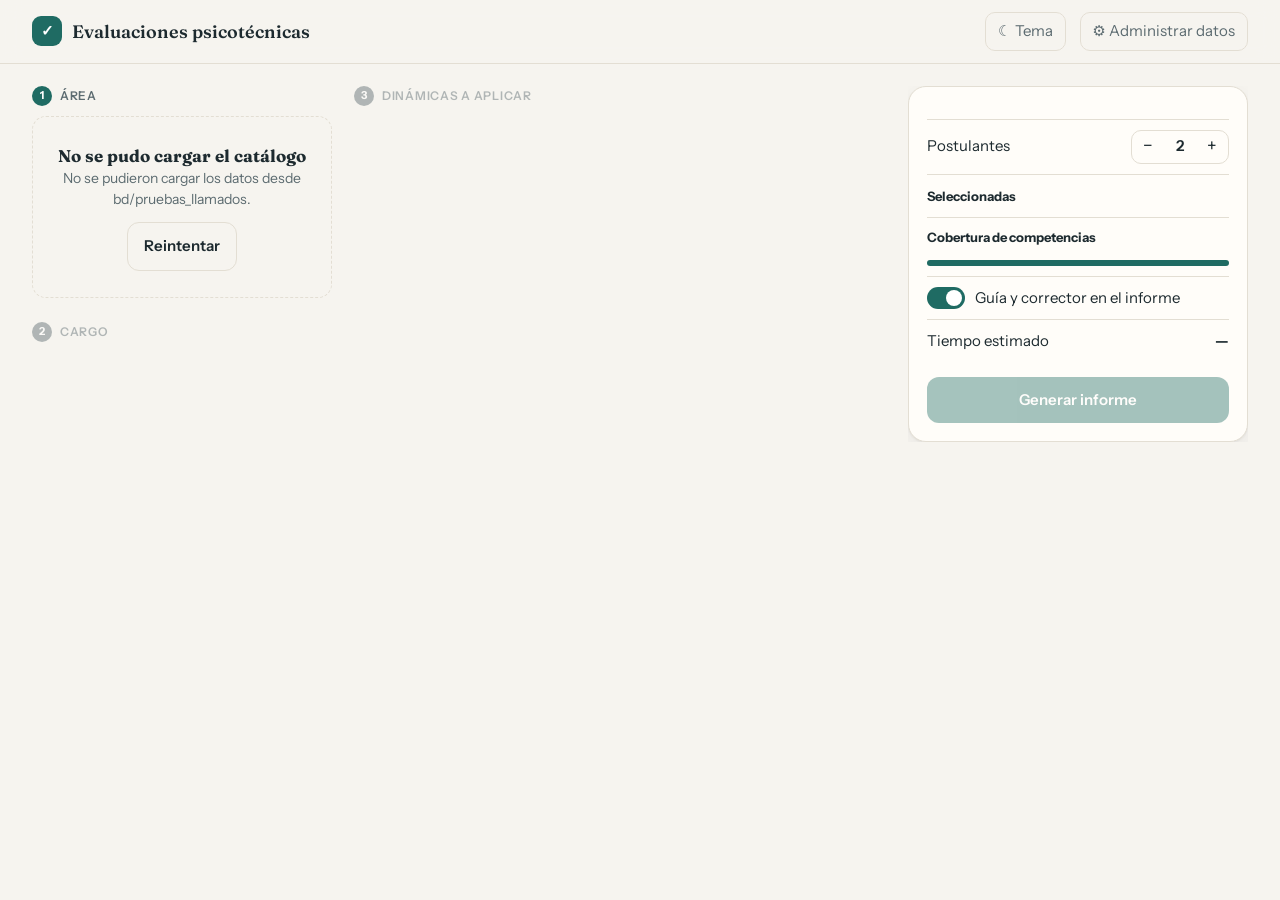
==== index.html @ 35a9eb22 "correcion en la impresion del informe" ====
<!DOCTYPE html>
<html lang="es">
<head>
<meta charset="UTF-8">
<meta name="viewport" content="width=device-width, initial-scale=1, viewport-fit=cover">
<title>Generador de Evaluaciones Psicotécnicas</title>
<link rel="preconnect" href="https://fonts.googleapis.com">
<link rel="stylesheet" href="https://fonts.googleapis.com/css2?family=Fraunces:opsz,wght@9..144,600&family=Instrument+Sans:wght@400;500;600&display=swap">
<link rel="stylesheet" href="estilos/aplicacion.css">
<link rel="stylesheet" href="estilos/informe.css">
</head>
<body>
<header class="top">
 <div class="marca"><span class="logo">✓</span>Evaluaciones psicotécnicas</div><div class="esp"></div>
 <button class="ghost" id="tema" aria-label="Cambiar tema">☾ Tema</button>
 <a class="ghost" href="admin.html">⚙ Administrar datos</a>
</header>
<main class="app">
 <section class="col-izq" aria-label="Área y cargo">
  <p class="paso" id="p1"><b>1</b> Área</p>
  <div class="areas" id="areas"></div>
  <p class="paso off" id="p2" style="margin-top:24px"><b>2</b> Cargo</p>
  <div class="cargos" id="cargos"></div>
 </section>
 <section aria-label="Dinámicas">
  <p class="paso off" id="p3"><b>3</b> Dinámicas a aplicar</p>
  <div class="cab" id="cab" hidden><div><h2 id="tCargo"></h2><p id="sCargo"></p></div><button class="link" id="todas"></button></div>
  <div class="lista" id="lista"></div>
 </section>
 <aside class="col-der" aria-label="Tu evaluación">
  <div class="panel">
   <h2 id="pCargo"></h2>
   <p class="sub" id="pSub"></p>
   <div class="extra">
    <div class="fila"><span>Postulantes</span><div class="stp"><button id="menos" aria-label="Menos">−</button><output id="n">2</output><button id="mas" aria-label="Más">+</button></div></div>
    <div class="fila" style="display:block"><b style="font-size:13px">Seleccionadas</b><ul class="sel" id="selLista"></ul></div>
    <div class="fila" style="display:block"><div style="display:flex;justify-content:space-between;font-size:13px"><b>Cobertura de competencias</b><span id="cobTxt" style="color:var(--suave)"></span></div><div class="cob" id="cob"></div><div class="barra"><div id="cobBar"></div></div></div>
    <div class="fila"><label class="sw"><input type="checkbox" id="guia" checked> Guía y corrector en el informe</label></div>
   </div>
   <div class="fila" style="border-top:1px solid var(--linea)"><span>Tiempo estimado</span><strong id="tiempo">—</strong></div>
   <button class="btn" id="gen" disabled>Generar informe</button>
  </div>
 </aside>
</main>

<dialog id="dDet"><div class="mh"><div><span class="tag id" id="dId"></span><h2 id="dTit" style="margin-top:6px"></h2></div><button class="x" data-cerrar aria-label="Cerrar">✕</button></div>
 <div class="mb" id="dCuerpo"></div>
 <div class="mf"><button class="btn sec" data-cerrar>Cerrar</button><button class="btn" id="dAdd"></button></div></dialog>

<dialog id="dInf" class="ancho"><div class="mh"><div><h2>Vista previa del informe</h2><p class="sub" style="margin:2px 0 0">Así saldrá en hoja A4. Revisa antes de imprimir.</p></div><button class="x" data-cerrar aria-label="Cerrar">✕</button></div>
 <div class="fondo"><article id="hoja" class="print-container"></article></div>
 <div class="mf"><label class="sw" style="margin-right:auto"><input type="checkbox" id="guia2" checked> Guía y corrector</label><button class="btn sec" data-cerrar>Volver a editar</button><button class="btn" onclick="print()">Imprimir A4</button></div></dialog>

<div id="zonaImpresion" aria-hidden="true"></div>
<script src="js/utilidades.js"></script>
<script src="datos/datos.js"></script>
<script src="js/informe.js"></script>
<script src="js/interfaz.js"></script>
</body>
</html>
---- estilos/aplicacion.css ----
/* Pantalla de armado: área, cargo, dinámicas y panel de la evaluación. */
:root{--bg:#f6f4ef;--panel:#fffdf9;--tinta:#1d2a2f;--suave:#5c6b70;--linea:#e3ded3;--acento:#1f6b63;--acento-t:#fff;--acento-s:#e2efec;--aviso:#a8481a;--aviso-s:#f8e9df;--sombra:0 1px 2px rgba(29,42,47,.06),0 8px 24px rgba(29,42,47,.06);--r:14px}
@media(prefers-color-scheme:dark){:root:not([data-theme="light"]){--bg:#11181a;--panel:#182225;--tinta:#e8ece9;--suave:#9aa9ad;--linea:#2a3639;--acento:#4fb5a8;--acento-t:#0b1a18;--acento-s:#1b3330;--aviso:#e59a6d;--aviso-s:#33241b;--sombra:0 1px 2px rgba(0,0,0,.4),0 8px 24px rgba(0,0,0,.3)}}
:root[data-theme="dark"]{--bg:#11181a;--panel:#182225;--tinta:#e8ece9;--suave:#9aa9ad;--linea:#2a3639;--acento:#4fb5a8;--acento-t:#0b1a18;--acento-s:#1b3330;--aviso:#e59a6d;--aviso-s:#33241b;--sombra:0 1px 2px rgba(0,0,0,.4),0 8px 24px rgba(0,0,0,.3)}
:root{box-sizing:border-box;padding-top:env(safe-area-inset-top,0px);padding-bottom:env(safe-area-inset-bottom,0px)}
html{scroll-padding-top:env(safe-area-inset-top,0px)}
*,*::before,*::after{box-sizing:inherit}
body{margin:0;background:var(--bg);color:var(--tinta);font:15px/1.5 "Instrument Sans",system-ui,-apple-system,"Segoe UI",sans-serif}
h1,h2,h3{font-family:Fraunces,Georgia,"Times New Roman",serif;font-weight:600;margin:0;letter-spacing:-.01em}
button{font:inherit;color:inherit;cursor:pointer}
:focus-visible{outline:2px solid var(--acento);outline-offset:2px}
.top{position:sticky;top:env(safe-area-inset-top,0px);z-index:5;display:flex;align-items:center;gap:14px;padding:12px clamp(16px,2.5vw,36px);background:color-mix(in srgb,var(--bg) 88%,transparent);backdrop-filter:blur(10px);border-bottom:1px solid var(--linea)}
.marca{display:flex;align-items:center;gap:10px;font-family:Fraunces,Georgia,serif;font-weight:600;font-size:18px}
.logo{width:30px;height:30px;border-radius:9px;background:var(--acento);color:var(--acento-t);display:grid;place-items:center;font-size:15px}
.top .esp{flex:1}
.ghost{background:none;border:1px solid var(--linea);border-radius:10px;padding:7px 12px;color:var(--suave)}
.ghost:hover{border-color:var(--acento);color:var(--tinta)}
.app{display:grid;grid-template-columns:minmax(240px,300px) minmax(0,1fr) minmax(300px,340px);gap:22px;padding:22px clamp(16px,2.5vw,36px) 40px;align-items:start}
.col-izq,.col-der{position:sticky;top:76px;max-height:calc(100vh - 92px);overflow:auto}
.paso{display:flex;align-items:center;gap:8px;font-size:12px;letter-spacing:.06em;text-transform:uppercase;color:var(--suave);font-weight:600;margin:0 0 10px}
.paso b{display:grid;place-items:center;width:20px;height:20px;border-radius:50%;background:var(--acento);color:var(--acento-t);font-size:11px;letter-spacing:0}
.buscar{width:100%;padding:9px 12px;border:1px solid var(--linea);border-radius:10px;background:var(--panel);color:var(--tinta);font:inherit;margin-bottom:10px}
.cargos{display:grid;gap:8px}
.cargo{text-align:left;background:var(--panel);border:1px solid var(--linea);border-radius:var(--r);padding:12px 14px;transition:border-color .15s,box-shadow .15s}
.cargo:hover{border-color:var(--acento)}
.cargo[aria-pressed=true]{border-color:var(--acento);box-shadow:0 0 0 2px var(--acento-s),var(--sombra)}
.cargo strong{display:block;font-weight:600}
.cargo small{color:var(--suave);display:block;margin-top:2px}
.cod{font:11px ui-monospace,Menlo,Consolas,monospace;color:var(--suave)}
.cab{display:flex;align-items:end;justify-content:space-between;gap:12px;margin-bottom:14px;flex-wrap:wrap}
.cab h2{font-size:24px}
.cab p{margin:2px 0 0;color:var(--suave)}
.link{background:none;border:0;color:var(--acento);font-weight:600;padding:4px}
.lista{display:grid;gap:12px;grid-template-columns:repeat(auto-fill,minmax(300px,1fr))}
.din{position:relative;display:flex;flex-direction:column;gap:8px;background:var(--panel);border:1px solid var(--linea);border-radius:var(--r);padding:16px 16px 14px;cursor:pointer;transition:border-color .15s,box-shadow .15s,transform .15s}
.din:hover{transform:translateY(-1px);box-shadow:var(--sombra)}
.din.on{border-color:var(--acento);box-shadow:0 0 0 2px var(--acento-s)}
.din input{position:absolute;opacity:0}
.tilde{position:absolute;top:14px;right:14px;width:22px;height:22px;border-radius:7px;border:1.5px solid var(--linea);display:grid;place-items:center;color:transparent;font-size:13px;font-weight:700}
.din.on .tilde{background:var(--acento);border-color:var(--acento);color:var(--acento-t)}
.din:has(input:focus-visible){outline:2px solid var(--acento);outline-offset:2px}
.din h3{font-size:16px;line-height:1.3;padding-right:30px}
.din p{margin:0;color:var(--suave);font-size:13.5px;display:-webkit-box;-webkit-line-clamp:2;-webkit-box-orient:vertical;overflow:hidden}
.meta{display:flex;align-items:center;gap:8px;margin-top:auto;padding-top:4px}
.tag{background:var(--acento-s);color:var(--acento);border-radius:7px;padding:2px 8px;font-size:12px;font-weight:600}
.tag.id{background:none;border:1px solid var(--linea);color:var(--suave);font:11px ui-monospace,Menlo,monospace}
.det{margin-left:auto;background:none;border:0;color:var(--acento);font-weight:600;font-size:13px;padding:4px 2px}
.panel{background:var(--panel);border:1px solid var(--linea);border-radius:18px;box-shadow:var(--sombra);padding:18px}
.panel h2{font-size:20px}
.sub{color:var(--suave);font-size:13px;margin:2px 0 14px}
.fila{display:flex;align-items:center;justify-content:space-between;gap:10px;padding:10px 0;border-top:1px solid var(--linea)}
.stp{display:flex;align-items:center;gap:2px;border:1px solid var(--linea);border-radius:10px}
.stp button{width:32px;height:32px;border:0;background:none;font-size:18px}
.stp output{min-width:28px;text-align:center;font-weight:600}
.sel{margin:0;padding:0;list-style:none;font-size:13.5px}
.sel li{display:flex;justify-content:space-between;gap:10px;padding:5px 0;color:var(--suave)}
.sel li span:first-child{color:var(--tinta)}.sel li span:last-child{white-space:nowrap}
.vacio{color:var(--suave);font-size:13.5px;padding:6px 0}
.cob{display:flex;flex-wrap:wrap;gap:5px;margin:8px 0 4px}
.cob i{font:600 11px ui-monospace,Menlo,monospace;font-style:normal;padding:3px 7px;border-radius:6px;border:1px dashed var(--linea);color:var(--suave)}
.cob i.ok{background:var(--acento-s);border:1px solid transparent;color:var(--acento)}
.barra{height:6px;border-radius:9px;background:var(--linea);overflow:hidden}
.barra div{height:100%;background:var(--acento);transition:width .25s}
.sw{display:flex;align-items:center;gap:10px;cursor:pointer}
.sw input{appearance:none;width:38px;height:22px;border-radius:99px;background:var(--linea);position:relative;margin:0;cursor:pointer;transition:background .15s}
.sw input::after{content:"";position:absolute;top:3px;left:3px;width:16px;height:16px;border-radius:50%;background:#fff;transition:transform .15s}
.sw input:checked{background:var(--acento)}
.sw input:checked::after{transform:translateX(16px)}
.btn{width:100%;margin-top:14px;padding:12px 16px;border:0;border-radius:12px;background:var(--acento);color:var(--acento-t);font-weight:600;font-size:15px}
.btn:disabled{opacity:.4;cursor:not-allowed}
.btn.sec{background:none;border:1px solid var(--linea);color:var(--tinta);margin:0;width:auto}
dialog{border:0;padding:0;border-radius:20px;background:var(--panel);color:var(--tinta);width:min(720px,calc(100vw - 24px));max-height:calc(100vh - 32px);box-shadow:0 24px 80px rgba(0,0,0,.35)}
dialog.ancho{width:min(980px,calc(100vw - 24px))}
dialog::backdrop{background:rgba(12,20,22,.58);backdrop-filter:blur(3px)}
.mh{display:flex;justify-content:space-between;align-items:start;gap:12px;padding:20px 22px 12px}
.mh h2{font-size:21px}
.x{width:34px;height:34px;border-radius:10px;border:1px solid var(--linea);background:none;font-size:18px;flex:none}
.mb{padding:4px 22px 18px;overflow:auto;max-height:calc(100vh - 190px)}
.mf{display:flex;gap:10px;justify-content:flex-end;padding:14px 22px;border-top:1px solid var(--linea)}
.mf .btn{margin:0;width:auto}
.bq{border-left:3px solid var(--acento);background:var(--acento-s);border-radius:0 10px 10px 0;padding:10px 14px;margin:10px 0;font-size:14px;white-space:pre-line}
.bq b{display:block;font-size:11px;letter-spacing:.06em;text-transform:uppercase;color:var(--acento);margin-bottom:3px}
.bq.av{border-color:var(--aviso);background:var(--aviso-s)}.bq.av b{color:var(--aviso)}
.cor{filter:blur(6px);cursor:pointer;user-select:none}.cor.ver{filter:none;user-select:auto}
.fondo{background:#8b948f33;padding:18px;overflow:auto;max-height:calc(100vh - 190px)}
.cab[hidden]{display:none}
.areas{display:grid;grid-template-columns:1fr 1fr;gap:8px}
.area{text-align:left;background:var(--panel);border:1px solid var(--linea);border-radius:var(--r);padding:12px 14px}
.area:hover{border-color:var(--acento)}
.area[aria-pressed=true]{background:var(--acento);border-color:var(--acento);color:var(--acento-t)}
.area strong{display:block;font-weight:600}.area small{opacity:.75}
.paso.off{opacity:.45}.paso.off b{background:var(--suave)}
.vacio-box{border:1.5px dashed var(--linea);border-radius:var(--r);padding:26px 18px;text-align:center;color:var(--suave);font-size:14px}
.vacio-box b{color:var(--tinta);font-family:Fraunces,Georgia,serif;font-size:17px}
a.ghost{text-decoration:none;display:inline-block}
@media(max-width:1180px){.app{grid-template-columns:minmax(230px,290px) minmax(0,1fr);padding-bottom:130px}.col-izq{max-height:calc(100vh - 92px - 150px)}.col-der{position:fixed;top:auto;left:0;right:0;bottom:0;z-index:6;max-height:none;overflow:visible;padding:0 10px calc(10px + env(safe-area-inset-bottom,0px))}.col-der .extra{display:none}.col-der .panel{padding:12px 14px;border-radius:16px}.col-der .btn{margin-top:8px}}
@media(max-width:760px){.app{grid-template-columns:minmax(0,1fr)}.col-izq{position:static;max-height:none;overflow:visible}.cargos{grid-template-columns:repeat(auto-fill,minmax(210px,1fr))}.areas{grid-template-columns:repeat(auto-fill,minmax(140px,1fr))}}
---- estilos/informe.css ----
/* Informe imprimible (hoja A4): estilos del informe, las tablas de puntaje y las hojas de trabajo. */
:root{--primary:#2c3e50;--secondary:#34495e;--accent:#2980b9;--light:#ecf0f1;--border:#bdc3c7}
.chip {
    font-size: 0.6875rem;
    padding: 2px 0.5rem;
    border-radius: 62.4375rem;
    background: #eaeded;
    color: #2c3e50;
}
.chip-id {
    font-family: monospace;
}
.chip-tiempo {
    background: #f4ecf7;
    color: #6c3483;
}
/* Estilos de la Hoja de Evaluación para Imprimir */
.print-container {
    max-width: 56.25rem;
    margin: 0 auto;
    background: white;
    padding: 2.5rem;
    border-radius: 0.5rem;
    box-shadow: 0 0.25rem 0.9375rem rgba(0,0,0,0.05);
}

.header-eval {
    display: flex;
    justify-content: space-between;
    border-bottom: 2px solid var(--primary);
    padding-bottom: 0.9375rem;
    margin-bottom: 1.25rem;
}

.header-eval h2 {
    margin: 0;
    color: var(--primary);
    font-size: 1.25rem;
}

.meta-info {
    font-size: 0.8125rem;
    color: #555;
    line-height: 1.5;
}

.section-title {
    background-color: var(--light);
    color: var(--primary);
    padding: 0.5rem 0.75rem;
    font-weight: bold;
    font-size: 0.875rem;
    border-left: 0.25rem solid var(--accent);
    margin: 1.25rem 0 0.625rem 0;
}

.dynamics-list {
    margin: 0.625rem 0;
    padding-left: 1.25rem;
    font-size: 0.875rem;
    line-height: 1.6;
}

.candidate-box {
    border: 1px solid var(--border);
    padding: 0.9375rem;
    margin-bottom: 1.25rem;
    border-radius: 0.375rem;
    background: #fafafa;
}

/* Evita cortar a mitad una dinámica o su tabla al saltar de página */
.candidate-box,
.bloque-dinamica {
    break-inside: avoid;
    page-break-inside: avoid;
}

.candidate-box h4 {
    margin: 0 0 0.625rem 0;
    color: var(--primary);
    font-size: 0.9375rem;
    border-bottom: 1px dashed var(--border);
    padding-bottom: 0.3125rem;
}

.metrics-table {
    width: 100%;
    border-collapse: collapse;
    font-size: 0.8125rem;
    margin-bottom: 0.625rem;
    background: white;
}

.metrics-table th, .metrics-table td {
    border: 1px solid var(--border);
    padding: 0.375rem 0.5rem;
    text-align: left;
}

.metrics-table th {
    background-color: #eaeded;
}

.observations-box {
    border: 1px solid var(--border);
    min-height: 5.625rem;
    padding: 0.5rem;
    font-size: 0.8125rem;
    background: white;
    border-radius: 0.25rem;
    margin-top: 0.3125rem;
}

.general-notes {
    margin-top: 1.875rem;
    border-top: 1px dashed var(--border);
    padding-top: 0.9375rem;
    page-break-inside: avoid;
}

/* Leyenda y tabla de puntaje por postulante */
.leyenda-dinamicas {
    border: 1px solid var(--border);
    border-left: 0.25rem solid var(--accent);
    border-radius: 0.25rem;
    padding: 0.625rem 0.875rem;
    margin-bottom: 1rem;
    font-size: 0.8125rem;
    background: #fafafa;
}

.leyenda-dinamicas ul {
    list-style: none;
    margin: 0.5rem 0 0 0;
    padding: 0;
}

.leyenda-dinamicas li {
    padding: 0.1875rem 0;
    line-height: 1.6;
}

.badge-d {
    display: inline-block;
    min-width: 1.625rem;
    text-align: center;
    background: var(--primary);
    color: white;
    font-weight: bold;
    font-size: 0.6875rem;
    border-radius: 0.25rem;
    padding: 1px 0.3125rem;
    margin-right: 0.25rem;
}

.tabla-puntaje {
    width: 100%;
    border-collapse: collapse;
    font-size: 0.8125rem;
    background: white;
    table-layout: fixed;
}

.tabla-puntaje th,
.tabla-puntaje td {
    border: 1px solid var(--border);
    padding: 0.5rem 0.625rem;
}

.tabla-puntaje thead th {
    background: var(--primary);
    color: white;
    text-align: center;
    font-size: 0.8125rem;
}

.tabla-puntaje thead th:first-child {
    text-align: left;
    width: 28%;
}

/* Columnas de competencias: compactas y sin salto de línea para que los códigos no se desalineen */
.tabla-puntaje thead th.col-puntaje {
    padding: 0.5rem 0.0625rem;
    font-size: 0.75rem;
    white-space: nowrap;
    overflow: hidden;
}

.tabla-puntaje td.celda-puntaje {
    padding-left: 0.125rem;
    padding-right: 0.25rem;
    white-space: nowrap;
    overflow: hidden;
}

.tabla-puntaje thead th small {
    display: block;
    font-weight: normal;
    font-size: 0.5625rem;
    opacity: 0.85;
    margin-top: 2px;
    word-break: break-all;
}

.celda-comp strong {
    display: block;
    color: var(--primary);
}

.celda-comp > span {
    display: block;
    font-size: 0.6875rem;
    color: #666;
    margin-top: 0.25rem;
    line-height: 1.6;
}

.tabla-puntaje .col-subtotal {
    width: 11%;
}

.tabla-puntaje tbody .col-subtotal {
    background: #eaeded;
    font-weight: 600;
}

.celda-puntaje {
    height: 2.75rem;
    vertical-align: bottom;
    text-align: right;
}

.tabla-puntaje td.celda-formula {
    white-space: normal;
    padding: 0.5rem 0.625rem;
}

.tabla-puntaje td.celda-no-aplica {
    background-color: #e1e4e7 !important;
    color: #7f8c8d;
}

.celda-puntaje .max {
    color: #95a5a6;
    font-size: 0.75rem;
}

.tabla-puntaje tbody tr:nth-child(even):not(.fila-total) {
    background: #f8f9f9;
}

.fila-subtotal td {
    background: #eaeded;
    font-weight: 600;
    color: var(--primary);
}

.fila-total td {
    background: #eaf3fb;
    border-top: 2px solid var(--primary);
    font-weight: bold;
    font-size: 0.875rem;
    color: var(--primary);
}

.fila-total .celda-puntaje {
    height: 3.25rem;
}

.fila-total .max {
    font-size: 0.9375rem;
    color: var(--primary);
}

/* Hoja de Trabajo / Consigna para el Postulante */
.candidate-sheet {
    margin-top: 2.5rem;
    padding-top: 1.25rem;
    display: flex;
    flex-direction: column;
}

.area-respuesta-postulante {
    background: #ffffff;
    border: 1px solid var(--border);
    border-radius: 0.375rem;
    padding: 1.5625rem;
    margin-top: 0.625rem;
    font-size: 0.9375rem;
    line-height: 1.7;
    white-space: pre-line;
    min-height: 21.875rem;
}

.area-respuesta-libre {
    flex: 1;
}

/* Configuración de Impresión */
@page {
    size: A4 portrait;
    margin: 12mm;
}

@media print {
    body {
        -webkit-print-color-adjust: exact;
        print-color-adjust: exact;
    }
    .candidate-box h4 {
        break-after: avoid;
    }
    .section-title {
        break-after: avoid;
    }
}

@media print {
    body {
        background: white;
        padding: 0;
    }
    .no-print {
        display: none;
    }
    .print-container {
        box-shadow: none;
        padding: 0;
        width: 100%;
        max-width: none;
        border-radius: 0;
    }
    .candidate-box {
        padding: 0.5rem;
    }
    .tabla-puntaje {
        font-size: 0.6875rem;
    }
    .tabla-puntaje th,
    .tabla-puntaje td {
        padding: 0.375rem 0.375rem;
    }
    .tabla-puntaje thead th.col-puntaje {
        padding: 0.375rem 0.0625rem;
        font-size: 0.6875rem;
    }
    .tabla-puntaje td.celda-puntaje {
        padding-left: 0.0625rem;
        padding-right: 0.1875rem;
    }
    .tabla-puntaje td.celda-formula {
        padding: 0.375rem;
    }
    .candidate-sheet {
        margin-top: 0;
        padding-top: 0;
        height: 273mm;
        box-sizing: border-box;
        page-break-before: always; /* Una hoja de trabajo por página */
        break-before: page;
        break-inside: avoid;
    }

    .area-respuesta-libre {
        min-height: 0;
    }
}

/* Estilo para los renglones de respuesta del postulante ocupando el 100% del ancho */
.renglon-respuesta {
    width: 100%;
    height: 2rem;
    border-bottom: 1px solid var(--border);
    margin-top: 0.625rem;
    margin-bottom: 0.625rem;
}
.print-container{color:#333;font:14px/1.5 "Segoe UI",Tahoma,Geneva,Verdana,sans-serif}
#hoja{max-width:56.25rem;margin:0 auto;border-radius:4px;box-shadow:0 4px 24px rgba(0,0,0,.2)}
.print-container h2,.print-container h3,.print-container h4{font-family:inherit;letter-spacing:0}
.print-container .idm{background:#eaeded;padding:2px 6px;border-radius:4px;font:13px ui-monospace,Menlo,monospace;color:#2c3e50}
.print-container .cj{padding:.625rem;margin-top:.5rem;font-size:.8125rem;border-left:3px solid;background:#f9f9f9}
.print-container .cj.t{background:#f4ecf7;border-color:#8e44ad;color:#6c3483}
.print-container .cj.o{border-color:#e67e22}
.print-container .cj.g{background:#fdfefe;border-color:#27ae60;font-size:.75rem}
.print-container .cj.c{background:#eafaf1;border:1px dashed #1e8449;border-left:3px solid #1e8449;font-size:.75rem}
.print-container .bd{margin-bottom:.875rem}
.print-container .ht{color:var(--primary);margin:0;border-bottom:2px solid var(--primary);padding-bottom:.3rem}
.print-container .enc{margin:.9rem 0;font-size:.875rem;border:1px solid var(--border);padding:.75rem;border-radius:.25rem;line-height:1.8}
.print-container .pag{font-size:11px;color:#999;text-align:center;border-top:2px dashed #cfd6d9;padding-top:6px;margin-bottom:10px}
.print-container.ocultar-guia .bloque-guia{display:none}
/* Impresión: el informe se copia a #zonaImpresion (fuera del modal) y es lo único que sale en papel. */
#zonaImpresion{display:none}
@media print{body>*:not(#zonaImpresion){display:none!important}#zonaImpresion{display:block!important}.pag{display:none}}
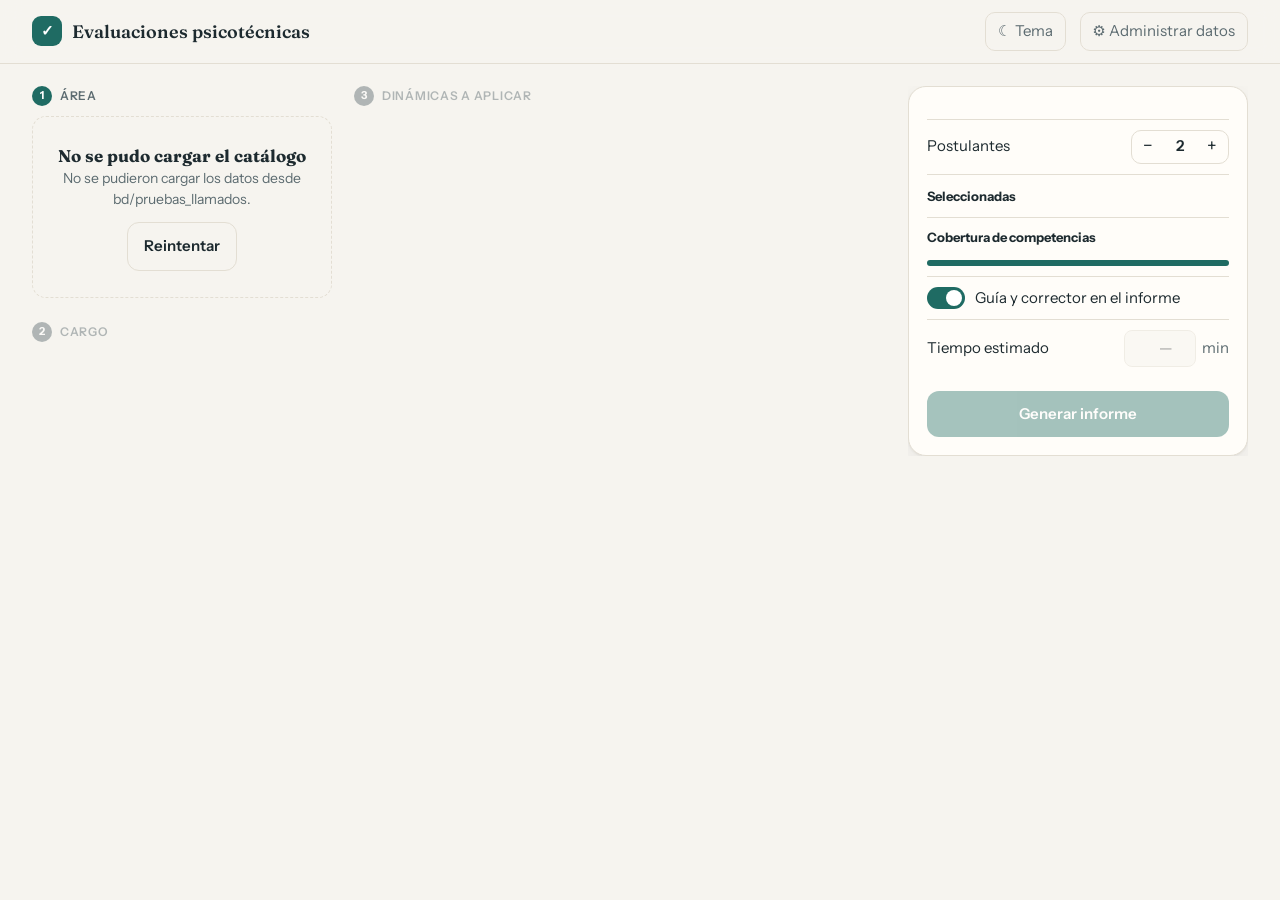
==== commit 1179b412: "probando tiempo 0 para las dinamicas" ====
--- a/index.html
+++ b/index.html
@@ -37,7 +37,7 @@
     <div class="fila" style="display:block"><div style="display:flex;justify-content:space-between;font-size:13px"><b>Cobertura de competencias</b><span id="cobTxt" style="color:var(--suave)"></span></div><div class="cob" id="cob"></div><div class="barra"><div id="cobBar"></div></div></div>
     <div class="fila"><label class="sw"><input type="checkbox" id="guia" checked> Guía y corrector en el informe</label></div>
    </div>
-   <div class="fila" style="border-top:1px solid var(--linea)"><span>Tiempo estimado</span><strong id="tiempo">—</strong></div>
+   <div class="fila" style="border-top:1px solid var(--linea)"><label for="tiempoIn">Tiempo estimado</label><span class="tmp"><button type="button" class="rest" id="tReset" title="Volver al valor calculado" aria-label="Volver al valor calculado" hidden>↺</button><input id="tiempoIn" type="number" min="0" max="999" step="1" inputmode="numeric" placeholder="—" disabled><span>min</span></span></div>
    <button class="btn" id="gen" disabled>Generar informe</button>
   </div>
  </aside>
--- a/estilos/aplicacion.css
+++ b/estilos/aplicacion.css
@@ -55,6 +55,7 @@
 .sel{margin:0;padding:0;list-style:none;font-size:13.5px}
 .sel li{display:flex;justify-content:space-between;gap:10px;padding:5px 0;color:var(--suave)}
 .sel li span:first-child{color:var(--tinta)}.sel li span:last-child{white-space:nowrap}
+.tmp{display:flex;align-items:center;gap:6px;color:var(--suave)}.tmp input{width:72px;padding:6px 8px;border:1px solid var(--linea);border-radius:8px;background:var(--bg);color:var(--tinta);font:inherit;font-weight:600;text-align:right}.tmp input:disabled{opacity:.5}.rest{border:0;background:none;color:var(--acento);font-size:17px;padding:2px 6px;border-radius:6px}.rest:hover{background:var(--acento-s)}.rest[hidden]{display:none}
 .vacio{color:var(--suave);font-size:13.5px;padding:6px 0}
 .cob{display:flex;flex-wrap:wrap;gap:5px;margin:8px 0 4px}
 .cob i{font:600 11px ui-monospace,Menlo,monospace;font-style:normal;padding:3px 7px;border-radius:6px;border:1px dashed var(--linea);color:var(--suave)}
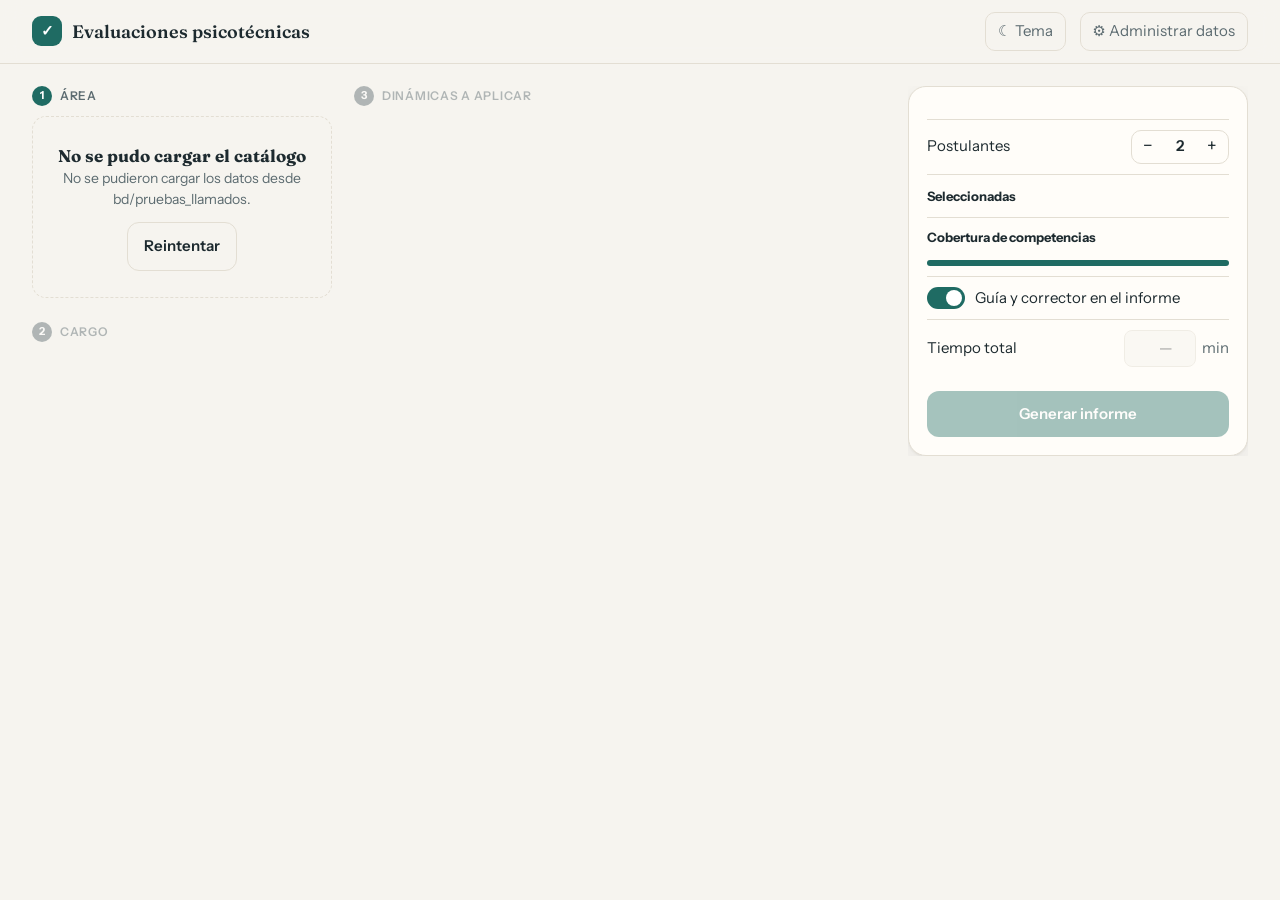
==== commit 2862c64a: "123" ====
--- a/index.html
+++ b/index.html
@@ -37,7 +37,7 @@
     <div class="fila" style="display:block"><div style="display:flex;justify-content:space-between;font-size:13px"><b>Cobertura de competencias</b><span id="cobTxt" style="color:var(--suave)"></span></div><div class="cob" id="cob"></div><div class="barra"><div id="cobBar"></div></div></div>
     <div class="fila"><label class="sw"><input type="checkbox" id="guia" checked> Guía y corrector en el informe</label></div>
    </div>
-   <div class="fila" style="border-top:1px solid var(--linea)"><label for="tiempoIn">Tiempo estimado</label><span class="tmp"><button type="button" class="rest" id="tReset" title="Volver al valor calculado" aria-label="Volver al valor calculado" hidden>↺</button><input id="tiempoIn" type="number" min="0" max="999" step="1" inputmode="numeric" placeholder="—" disabled><span>min</span></span></div>
+   <div class="fila" style="border-top:1px solid var(--linea)"><label for="tiempoIn">Tiempo total</label><span class="tmp"><button type="button" class="rest" id="tReset" title="Volver al valor calculado" aria-label="Volver al valor calculado" hidden>↺</button><input id="tiempoIn" type="number" min="0" max="999" step="1" inputmode="numeric" placeholder="—" disabled><span>min</span></span></div>
    <button class="btn" id="gen" disabled>Generar informe</button>
   </div>
  </aside>
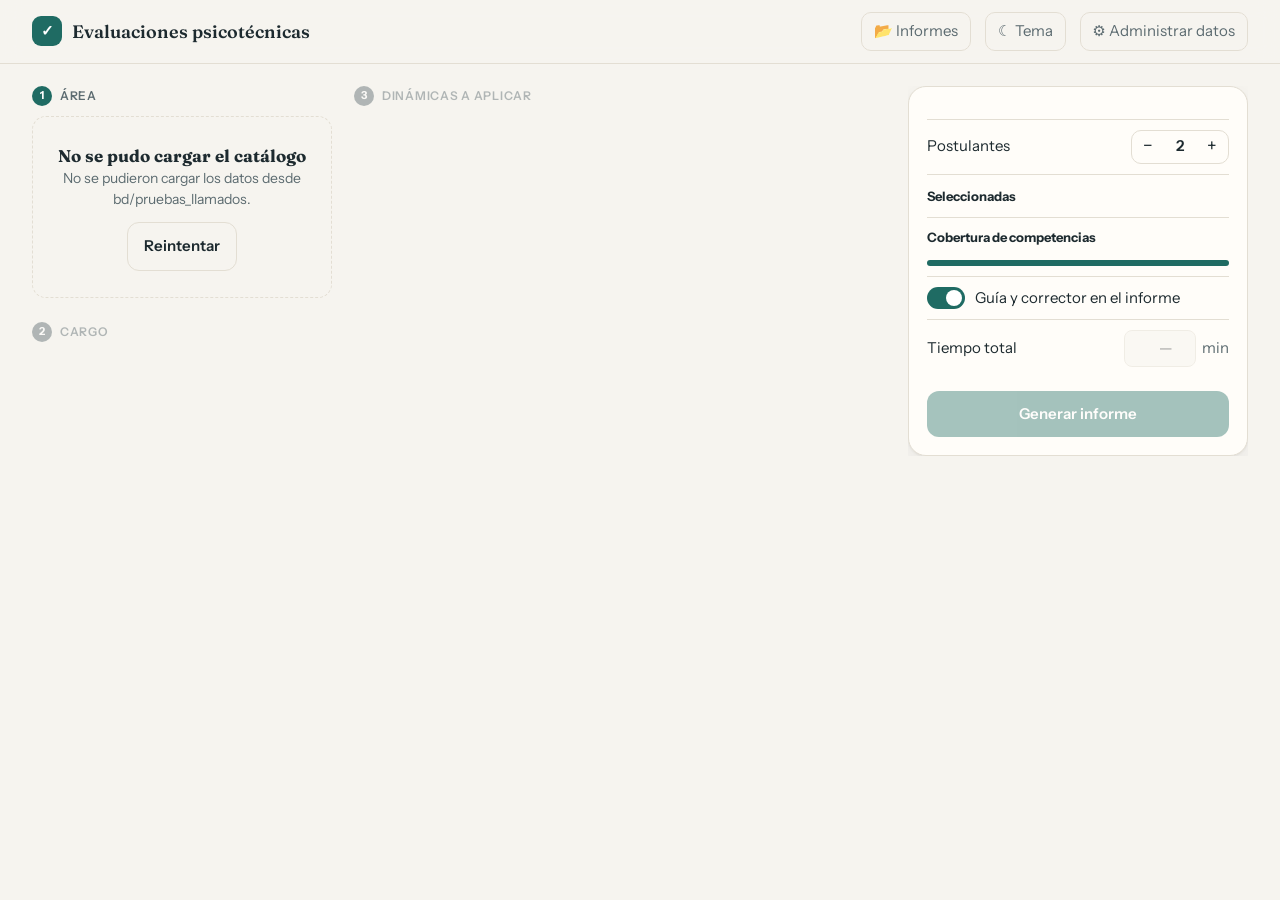
==== commit 51725771: "probando guardado de informe" ====
--- a/index.html
+++ b/index.html
@@ -11,9 +11,10 @@
 </head>
 <body>
 <header class="top">
- <div class="marca"><span class="logo">✓</span>Evaluaciones psicotécnicas</div><div class="esp"></div>
- <button class="ghost" id="tema" aria-label="Cambiar tema">☾ Tema</button>
- <a class="ghost" href="admin.html">⚙ Administrar datos</a>
+ <div class="marca"><span class="logo">✓</span><span class="mt">Evaluaciones psicotécnicas</span></div><div class="esp"></div>
+ <button class="ghost" id="bInformes" title="Informes guardados">📂 Informes</button>
+ <button class="ghost" id="tema" aria-label="Cambiar tema" title="Cambiar tema">☾<span class="txt"> Tema</span></button>
+ <a class="ghost" href="admin.html" aria-label="Administrar datos" title="Administrar datos">⚙<span class="txt"> Administrar datos</span></a>
 </header>
 <main class="app">
  <section class="col-izq" aria-label="Área y cargo">
@@ -47,9 +48,22 @@
  <div class="mb" id="dCuerpo"></div>
  <div class="mf"><button class="btn sec" data-cerrar>Cerrar</button><button class="btn" id="dAdd"></button></div></dialog>
 
-<dialog id="dInf" class="ancho"><div class="mh"><div><h2>Vista previa del informe</h2><p class="sub" style="margin:2px 0 0">Así saldrá en hoja A4. Revisa antes de imprimir.</p></div><button class="x" data-cerrar aria-label="Cerrar">✕</button></div>
+<dialog id="dInf" class="ancho"><div class="mh"><div><h2>Vista previa del informe</h2><p class="sub" id="subInf" style="margin:2px 0 0">Así saldrá en hoja A4. Revisa antes de imprimir.</p></div><button class="x" data-cerrar aria-label="Cerrar">✕</button></div>
  <div class="fondo"><article id="hoja" class="print-container"></article></div>
  <div class="mf"><label class="sw" style="margin-right:auto"><input type="checkbox" id="guia2" checked> Guía y corrector</label><button class="btn sec" data-cerrar>Volver a editar</button><button class="btn" onclick="print()">Imprimir A4</button></div></dialog>
+
+
+<dialog id="dGuardar"><form id="fGuardar"><div class="mh"><h2>Generar y guardar informe</h2><button type="button" class="x" data-cerrar aria-label="Cerrar">✕</button></div>
+ <div class="mb"><label class="campo">Nombre del informe<input name="nombre" maxlength="80" required autocomplete="off" placeholder="Ej.: Jefe de Sucursal Mercedes"></label>
+ <label class="campo">Fecha de evaluación<input type="date" name="fecha" required></label>
+ <div id="gClave" hidden><label class="campo">Contraseña para guardar<input type="password" name="clave" autocomplete="off"></label></div>
+ <div id="gDup" class="aviso-box" hidden></div><p class="err" id="gErr"></p></div>
+ <div class="mf"><button type="button" class="btn sec" data-cerrar>Cancelar</button><button class="btn" id="gOk">Generar y guardar</button></div></form></dialog>
+
+<dialog id="dInfs"><div class="mh"><h2>Informes guardados</h2><button type="button" class="x" data-cerrar aria-label="Cerrar">✕</button></div>
+ <div class="mb"><div class="campo-fila"><label class="campo" style="flex:1">Abrir por código<input id="infCod" autocomplete="off" placeholder="INF-2026-001"></label><button type="button" class="btn" id="infAbrir" style="width:auto;margin:0 0 12px">Abrir</button></div>
+ <input type="search" id="infBus" class="buscar" placeholder="Buscar por nombre, cargo o código…" aria-label="Buscar informe"><div class="inf-lista" id="infLista"></div><p class="err" id="infErr"></p></div>
+ <div class="mf"><button type="button" class="btn sec" data-cerrar>Cerrar</button></div></dialog>
 
 <div id="zonaImpresion" aria-hidden="true"></div>
 <script src="js/utilidades.js"></script>
--- a/estilos/aplicacion.css
+++ b/estilos/aplicacion.css
@@ -96,3 +96,16 @@
 a.ghost{text-decoration:none;display:inline-block}
 @media(max-width:1180px){.app{grid-template-columns:minmax(230px,290px) minmax(0,1fr);padding-bottom:130px}.col-izq{max-height:calc(100vh - 92px - 150px)}.col-der{position:fixed;top:auto;left:0;right:0;bottom:0;z-index:6;max-height:none;overflow:visible;padding:0 10px calc(10px + env(safe-area-inset-bottom,0px))}.col-der .extra{display:none}.col-der .panel{padding:12px 14px;border-radius:16px}.col-der .btn{margin-top:8px}}
 @media(max-width:760px){.app{grid-template-columns:minmax(0,1fr)}.col-izq{position:static;max-height:none;overflow:visible}.cargos{grid-template-columns:repeat(auto-fill,minmax(210px,1fr))}.areas{grid-template-columns:repeat(auto-fill,minmax(140px,1fr))}}
+.campo{display:block;margin:0 0 12px;font-size:13px;font-weight:600;color:var(--suave)}
+.campo input{display:block;width:100%;margin-top:4px;padding:9px 11px;border:1px solid var(--linea);border-radius:10px;background:var(--bg);color:var(--tinta);font:inherit;font-weight:400}
+.campo-fila{display:flex;gap:10px;align-items:end}
+.err{color:var(--aviso);font-size:13px;min-height:1.2em;margin:4px 0 0}
+.aviso-box{border:1px solid var(--aviso);background:var(--aviso-s);border-radius:var(--r);padding:12px 14px;font-size:14px;margin:0 0 10px}
+.aviso-box .btn{width:auto;margin:10px 8px 0 0;padding:8px 14px}
+.inf-lista{display:grid;gap:8px;margin-top:6px}
+.inf-item{display:flex;justify-content:space-between;align-items:center;gap:12px;text-align:left;background:var(--panel);border:1px solid var(--linea);border-radius:var(--r);padding:10px 14px}
+.inf-item:hover{border-color:var(--acento)}.inf-item small{display:block;color:var(--suave)}
+.idm-s{font:700 12px ui-monospace,Menlo,Consolas,monospace;background:var(--acento-s);color:var(--acento);border-radius:6px;padding:3px 8px;white-space:nowrap}
+.av-txt{color:var(--aviso);font-weight:600}.cod-g{font-family:ui-monospace,Menlo,Consolas,monospace}
+@media(max-width:560px){.top{gap:8px}.top .txt{display:none}.mf{flex-wrap:wrap}.mf .sw{flex:1 0 100%;margin:0 0 4px!important}}
+@media(max-width:480px){.marca .mt{display:none}}
--- a/estilos/informe.css
+++ b/estilos/informe.css
@@ -379,7 +379,9 @@
 .print-container{color:#333;font:14px/1.5 "Segoe UI",Tahoma,Geneva,Verdana,sans-serif}
 #hoja{max-width:56.25rem;margin:0 auto;border-radius:4px;box-shadow:0 4px 24px rgba(0,0,0,.2)}
 .print-container h2,.print-container h3,.print-container h4{font-family:inherit;letter-spacing:0}
-.print-container .idm{background:#eaeded;padding:2px 6px;border-radius:4px;font:13px ui-monospace,Menlo,monospace;color:#2c3e50}
+.print-container .idm{display:inline-block;white-space:nowrap;background:#eaeded;padding:2px 9px;border-radius:5px;font:700 18px/1.3 ui-monospace,Menlo,Consolas,monospace;letter-spacing:.02em;color:#2c3e50;vertical-align:middle}
+.print-container .candidate-sheet .idm{font-size:22px;padding:3px 10px}
+.print-container .tabla-puntaje .chip-id{font-size:12px;font-weight:700}
 .print-container .cj{padding:.625rem;margin-top:.5rem;font-size:.8125rem;border-left:3px solid;background:#f9f9f9}
 .print-container .cj.t{background:#f4ecf7;border-color:#8e44ad;color:#6c3483}
 .print-container .cj.o{border-color:#e67e22}
@@ -390,6 +392,7 @@
 .print-container .enc{margin:.9rem 0;font-size:.875rem;border:1px solid var(--border);padding:.75rem;border-radius:.25rem;line-height:1.8}
 .print-container .pag{font-size:11px;color:#999;text-align:center;border-top:2px dashed #cfd6d9;padding-top:6px;margin-bottom:10px}
 .print-container.ocultar-guia .bloque-guia{display:none}
+@media screen,print{.print-container .header-eval{flex-wrap:wrap;gap:.5rem 1.25rem}.print-container .inf-nombre{font-size:15px;font-weight:700;color:#2c3e50;margin-top:.45rem}}
 /* Impresión: el informe se copia a #zonaImpresion (fuera del modal) y es lo único que sale en papel. */
 #zonaImpresion{display:none}
 @media print{body>*:not(#zonaImpresion){display:none!important}#zonaImpresion{display:block!important}.pag{display:none}}
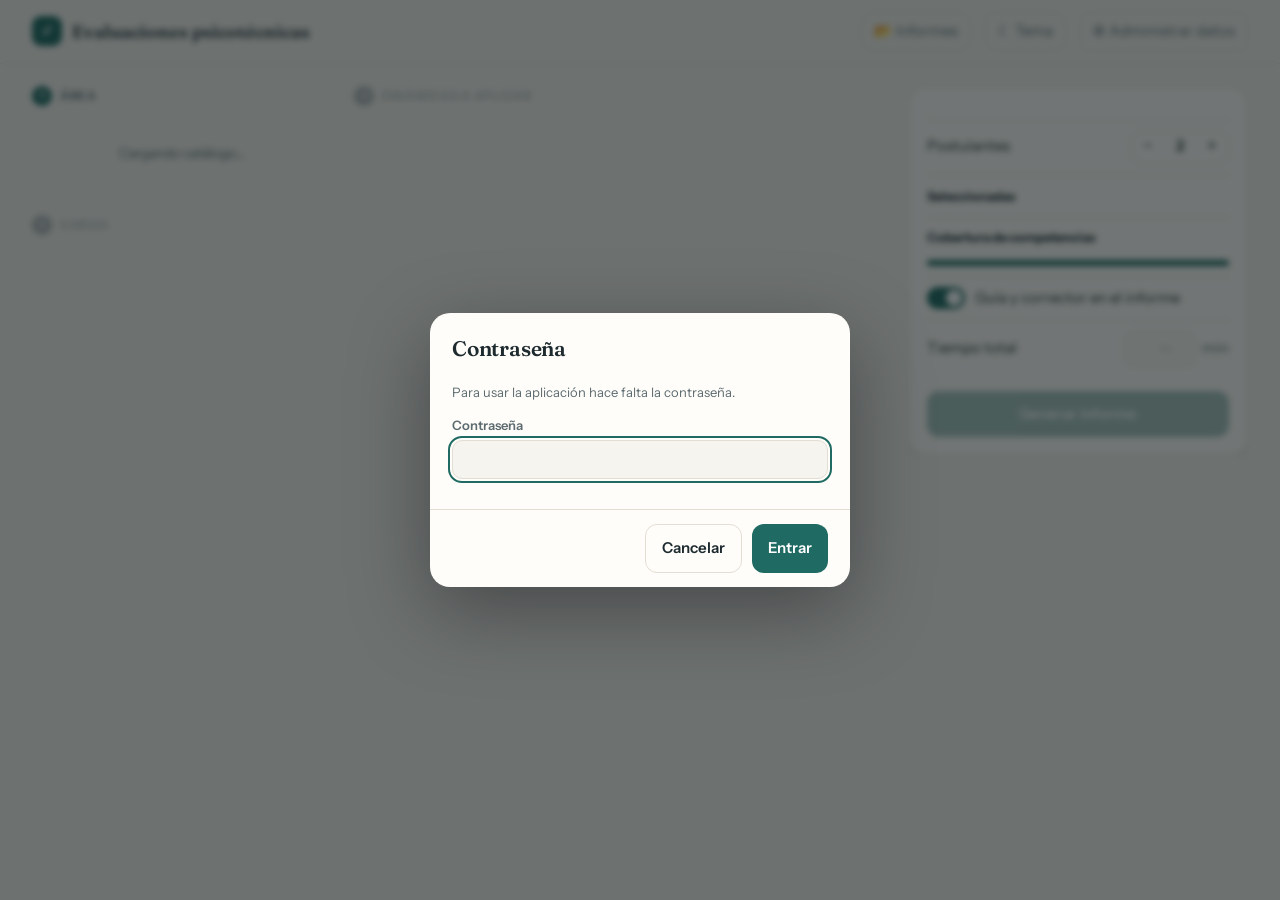
==== commit fd81acda: "Corrección de informes guardados - Botón "Corrección" en cada informe guardado (lista y vista previa" ====
--- a/index.html
+++ b/index.html
@@ -35,7 +35,7 @@
    <div class="extra">
     <div class="fila"><span>Postulantes</span><div class="stp"><button id="menos" aria-label="Menos">−</button><output id="n">2</output><button id="mas" aria-label="Más">+</button></div></div>
     <div class="fila" style="display:block"><b style="font-size:13px">Seleccionadas</b><ul class="sel" id="selLista"></ul></div>
-    <div class="fila" style="display:block"><div style="display:flex;justify-content:space-between;font-size:13px"><b>Cobertura de competencias</b><span id="cobTxt" style="color:var(--suave)"></span></div><div class="cob" id="cob"></div><div class="barra"><div id="cobBar"></div></div></div>
+    <div class="fila" style="display:block"><div style="display:flex;justify-content:space-between;font-size:13px"><b>Cobertura de competencias</b><span id="cobTxt" style="color:var(--suave)"></span></div><div class="cob" id="cob"></div><div class="barra"><div id="cobBar"></div></div><div class="av-rel" id="avRel" hidden></div></div>
     <div class="fila"><label class="sw"><input type="checkbox" id="guia" checked> Guía y corrector en el informe</label></div>
    </div>
    <div class="fila" style="border-top:1px solid var(--linea)"><label for="tiempoIn">Tiempo total</label><span class="tmp"><button type="button" class="rest" id="tReset" title="Volver al valor calculado" aria-label="Volver al valor calculado" hidden>↺</button><input id="tiempoIn" type="number" min="0" max="999" step="1" inputmode="numeric" placeholder="—" disabled><span>min</span></span></div>
@@ -50,13 +50,25 @@
 
 <dialog id="dInf" class="ancho"><div class="mh"><div><h2>Vista previa del informe</h2><p class="sub" id="subInf" style="margin:2px 0 0">Así saldrá en hoja A4. Revisa antes de imprimir.</p></div><button class="x" data-cerrar aria-label="Cerrar">✕</button></div>
  <div class="fondo"><article id="hoja" class="print-container"></article></div>
- <div class="mf"><label class="sw" style="margin-right:auto"><input type="checkbox" id="guia2" checked> Guía y corrector</label><button class="btn sec" data-cerrar>Volver a editar</button><button class="btn" onclick="print()">Imprimir A4</button></div></dialog>
+ <div class="mf"><label class="sw" style="margin-right:auto"><input type="checkbox" id="guia2" checked> Guía y corrector</label><div class="seg" id="segCor" role="group" aria-label="Contenido a imprimir" hidden><button type="button" data-m="blanco">En blanco</button><button type="button" data-m="cor">Con corrección</button></div><button type="button" class="btn sec" id="bCorInf" hidden>✎ Corrección</button><button class="btn sec" data-cerrar>Volver a editar</button><button class="btn" onclick="print()">Imprimir A4</button></div></dialog>
+
+<dialog id="dCor" class="ancho" data-fijo><div class="mh"><div><h2 id="cTit">Corrección</h2><p class="sub" id="cSub" style="margin:2px 0 0"></p></div><button type="button" class="x" id="cX" aria-label="Cerrar">✕</button></div>
+ <div class="mb" id="cCuerpo">
+  <div id="cFinal" class="aviso-box cor-cerrado" hidden></div>
+  <label class="campo">Evaluador(a)<input id="cEval" maxlength="80" autocomplete="off" placeholder="Nombre de quien evaluó"></label>
+  <div id="cPost"></div>
+  <label class="campo">Comentarios finales<textarea id="cCom" maxlength="3000" rows="3"></textarea></label>
+  <div id="cConf" class="aviso-box" hidden></div>
+  <p class="err" id="cErr"></p>
+ </div>
+ <div class="mf"><span class="cor-msg" id="cMsg"></span><button type="button" class="btn sec" id="cCerrar">Cerrar</button><button type="button" class="btn sec" id="cVer" hidden>Ver e imprimir</button><button type="button" class="btn sec" id="cBorr">Guardar borrador</button><button type="button" class="btn" id="cFin">Finalizar corrección</button></div></dialog>
 
 
 <dialog id="dGuardar"><form id="fGuardar"><div class="mh"><h2>Generar y guardar informe</h2><button type="button" class="x" data-cerrar aria-label="Cerrar">✕</button></div>
- <div class="mb"><label class="campo">Nombre del informe<input name="nombre" maxlength="80" required autocomplete="off" placeholder="Ej.: Jefe de Sucursal Mercedes"></label>
+ <div class="mb"><label class="campo">Nombre del informe <small style="font-weight:400">(opcional)</small><input name="nombre" id="gNombre" maxlength="80" autocomplete="off" placeholder="Ej.: Jefe de Sucursal Mercedes"></label>
  <label class="campo">Fecha de evaluación<input type="date" name="fecha" required></label>
  <div id="gClave" hidden><label class="campo">Contraseña para guardar<input type="password" name="clave" autocomplete="off"></label></div>
+ <div id="gRel" class="aviso-box" hidden></div>
  <div id="gDup" class="aviso-box" hidden></div><p class="err" id="gErr"></p></div>
  <div class="mf"><button type="button" class="btn sec" data-cerrar>Cancelar</button><button class="btn" id="gOk">Generar y guardar</button></div></form></dialog>
 
--- a/estilos/aplicacion.css
+++ b/estilos/aplicacion.css
@@ -103,9 +103,54 @@
 .aviso-box{border:1px solid var(--aviso);background:var(--aviso-s);border-radius:var(--r);padding:12px 14px;font-size:14px;margin:0 0 10px}
 .aviso-box .btn{width:auto;margin:10px 8px 0 0;padding:8px 14px}
 .inf-lista{display:grid;gap:8px;margin-top:6px}
-.inf-item{display:flex;justify-content:space-between;align-items:center;gap:12px;text-align:left;background:var(--panel);border:1px solid var(--linea);border-radius:var(--r);padding:10px 14px}
-.inf-item:hover{border-color:var(--acento)}.inf-item small{display:block;color:var(--suave)}
+.inf-item{display:flex;align-items:stretch;background:var(--panel);border:1px solid var(--linea);border-radius:var(--r);overflow:hidden}
+.inf-item:hover,.inf-item:focus-within{border-color:var(--acento)}
+.inf-abrir{flex:1;min-width:0;display:flex;justify-content:space-between;align-items:center;gap:12px;text-align:left;background:none;border:0;padding:10px 14px}
+.inf-abrir small{display:block;color:var(--suave)}
+.inf-item .inf-cor{border:0;border-left:1px solid var(--linea);border-radius:0;padding:0 14px;white-space:nowrap;font-size:13.5px;font-weight:600;color:var(--acento)}
+.inf-item .inf-cor:hover{background:var(--acento-s)}
+.est-cor{display:inline-block;margin-top:4px;font-size:12px;font-weight:600;color:var(--aviso);background:var(--aviso-s);border-radius:6px;padding:1px 8px}
+.est-cor.fin{color:var(--acento);background:var(--acento-s)}
+@media(max-width:560px){.inf-item{flex-direction:column}.inf-item .inf-cor{border-left:0;border-top:1px solid var(--linea);padding:9px 14px}}
+/* Selector "En blanco / Con corrección" de la vista previa */
+.seg{display:inline-flex;border:1px solid var(--linea);border-radius:12px;padding:3px;gap:2px}
+.seg[hidden]{display:none}
+.seg button{border:0;background:none;border-radius:9px;padding:7px 12px;font-size:13.5px;font-weight:600;color:var(--suave)}
+.seg button[aria-pressed=true]{background:var(--acento);color:var(--acento-t)}
+.mf .btn.sec[hidden]{display:none}
+/* Corrección */
+.campo textarea,.campo select{display:block;width:100%;margin-top:4px;padding:9px 11px;border:1px solid var(--linea);border-radius:10px;background:var(--bg);color:var(--tinta);font:inherit;font-weight:400;resize:vertical}
+.campo :disabled{opacity:.75;cursor:default}
+.cor-p{border:1px solid var(--linea);border-radius:var(--r);padding:14px;margin:0 0 14px;background:var(--bg)}
+.cor-ph{display:flex;align-items:center;gap:12px;margin-bottom:10px}
+.cor-ph b{font-family:Fraunces,Georgia,serif;font-size:17px;white-space:nowrap}
+.cor-nom{flex:1;min-width:0;padding:8px 11px;border:1px solid var(--linea);border-radius:10px;background:var(--panel);color:var(--tinta);font:inherit;font-weight:600}
+.cor-tw{overflow-x:auto;border:1px solid var(--linea);border-radius:10px;background:var(--panel)}
+.cor-t{width:100%;border-collapse:collapse;font-size:13.5px}
+.cor-t th,.cor-t td{border-bottom:1px solid var(--linea);padding:6px 8px;text-align:center;white-space:nowrap}
+.cor-t th{font:600 12px ui-monospace,Menlo,Consolas,monospace;color:var(--suave)}
+.cor-t th:first-child,.cor-t td.cor-din{text-align:left}
+.cor-t td.cor-din{white-space:normal;min-width:170px;font-weight:600}
+.cor-t .badge-d{background:var(--acento);color:var(--acento-t)}
+.cor-t td.na{background:repeating-linear-gradient(45deg,transparent 0 6px,var(--linea) 6px 7px)}
+.cor-t tr:last-child td{border-bottom:0}
+.cor-in{width:58px;padding:6px 4px;border:1px solid var(--linea);border-radius:8px;background:var(--bg);color:var(--tinta);font:inherit;font-weight:600;font-size:15px;line-height:1.2;text-align:center}
+.cor-in::placeholder{color:var(--suave);font-weight:400;font-size:12px}
+.cor-in.mal{border-color:var(--aviso);background:var(--aviso-s);color:var(--aviso)}
+.cor-st,.cor-tot td{color:var(--suave);font-size:13px}
+.cor-st b,.cor-tot b{color:var(--tinta);font-size:14px}
+.cor-tot td{background:var(--acento-s);font-weight:600}
+.cor-res{display:flex;justify-content:space-between;align-items:baseline;gap:12px;flex-wrap:wrap;margin:10px 2px 12px;font-size:14px}
+.cor-res b{font-family:Fraunces,Georgia,serif;font-size:22px;color:var(--acento)}
+.cor-cnt{color:var(--suave);font-size:13px}
+.cor-2{display:grid;grid-template-columns:minmax(0,1fr) 200px;gap:12px}
+.cor-2 .campo{margin:0}
+@media(max-width:560px){.cor-2{grid-template-columns:minmax(0,1fr)}.cor-ph{flex-wrap:wrap}}
+.cor-msg{margin-right:auto;align-self:center;color:var(--suave);font-size:13px}
+.cor-cerrado{border-color:var(--acento);background:var(--acento-s)}
+#cConf ul{color:var(--tinta)}
 .idm-s{font:700 12px ui-monospace,Menlo,Consolas,monospace;background:var(--acento-s);color:var(--acento);border-radius:6px;padding:3px 8px;white-space:nowrap}
 .av-txt{color:var(--aviso);font-weight:600}.cod-g{font-family:ui-monospace,Menlo,Consolas,monospace}
 @media(max-width:560px){.top{gap:8px}.top .txt{display:none}.mf{flex-wrap:wrap}.mf .sw{flex:1 0 100%;margin:0 0 4px!important}}
 @media(max-width:480px){.marca .mt{display:none}}
+.av-rel{margin-top:8px;font-size:12px;color:var(--aviso);line-height:1.4}.av-rel p{margin:0 0 4px}
--- a/estilos/informe.css
+++ b/estilos/informe.css
@@ -392,7 +392,16 @@
 .print-container .enc{margin:.9rem 0;font-size:.875rem;border:1px solid var(--border);padding:.75rem;border-radius:.25rem;line-height:1.8}
 .print-container .pag{font-size:11px;color:#999;text-align:center;border-top:2px dashed #cfd6d9;padding-top:6px;margin-bottom:10px}
 .print-container.ocultar-guia .bloque-guia{display:none}
-@media screen,print{.print-container .header-eval{flex-wrap:wrap;gap:.5rem 1.25rem}.print-container .inf-nombre{font-size:15px;font-weight:700;color:#2c3e50;margin-top:.45rem}}
+@media screen,print{.print-container .header-eval{flex-wrap:wrap;gap:.5rem 1.25rem}.print-container .inf-linea{margin-top:.45rem;font-weight:700;display:flex;flex-wrap:wrap;align-items:center;gap:.25rem .5rem}.print-container .inf-n{color:#2c3e50;font-size:16px}.print-container .inf-c{color:var(--accent);font-size:14px}.print-container .inf-sep{color:#8a8a8a}}
 /* Impresión: el informe se copia a #zonaImpresion (fuera del modal) y es lo único que sale en papel. */
 #zonaImpresion{display:none}
 @media print{body>*:not(#zonaImpresion){display:none!important}#zonaImpresion{display:block!important}.pag{display:none}}
+/* Informe con corrección: valores cargados, nombres, dictámenes y conclusión */
+.print-container .val{color:#1a2530;font-size:.9375rem}
+.print-container .fila-total .val{font-size:1rem}
+.print-container .val-n{font-weight:700;color:#1a2530}
+.print-container .observations-box{white-space:normal}
+.print-container .dictamen-p{margin-top:.5rem;font-size:.8125rem}
+.print-container .conclusion-cor{border:1px solid var(--border);border-radius:.25rem;padding:.5rem .75rem;font-size:.8125rem}
+.print-container .conclusion-cor ul{margin:.25rem 0 .5rem;padding-left:1.25rem}
+.print-container .val-txt{margin-top:.25rem}
